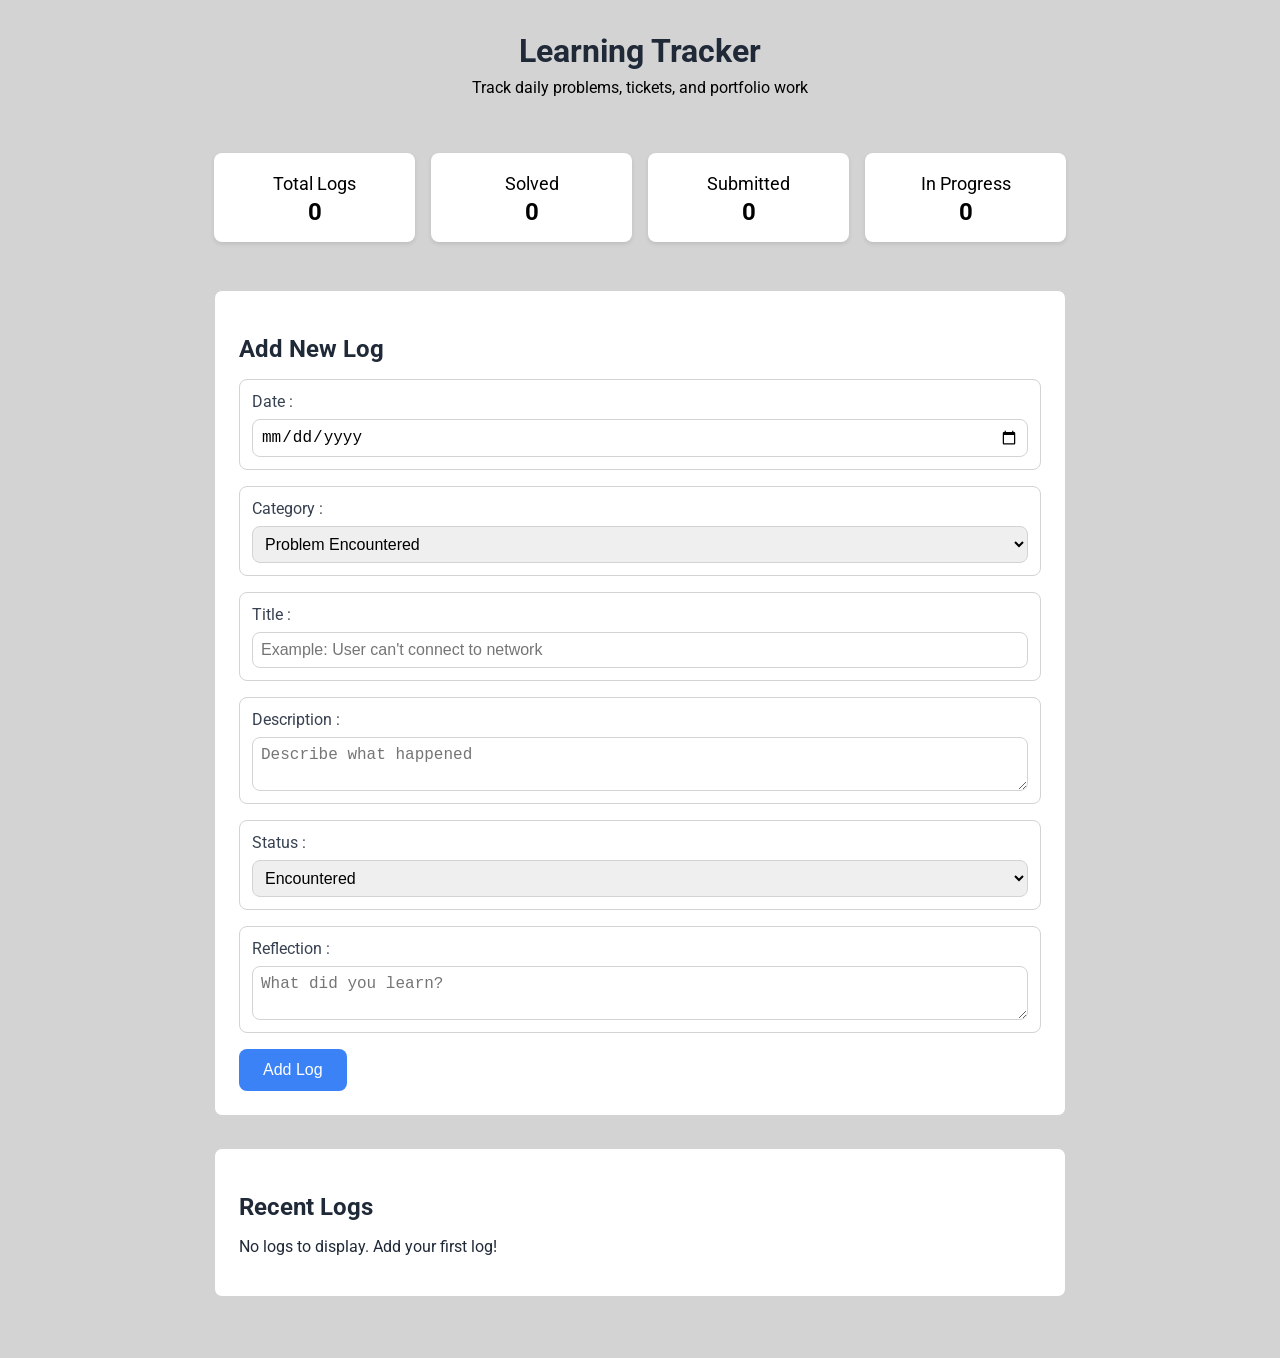
==== Learning Tracker/index.html @ 5278b313 "V1 init commit" ====
<!DOCTYPE html>
<html lang="en">

<head>
  <meta charset="UTF-8" />
  <meta name="viewport" content="width=device-width, initial-scale=1.0" />
  <link href="style.css" rel="stylesheet" />
  <link rel="preconnect" href="https://fonts.googleapis.com">
  <link rel="preconnect" href="https://fonts.gstatic.com" crossorigin>
  <link href="https://fonts.googleapis.com/css2?family=Roboto:ital,wght@0,100..900;1,100..900&display=swap"
    rel="stylesheet">
  <title>Learning Tracker</title>
</head>

<body>
  <header class="page-header">
    <h1>Learning Tracker</h1>
    <p>Track daily problems, tickets, and portfolio work</p>
  </header>
  <main>
    <section class="summary-section">
      <div class="summary-grid">
        <div class="summary-card">
          <p>Total Logs</p><strong id="total-sum">0</strong>
        </div>
        <div class="summary-card">
          <p>Solved</p><strong id="solved-sum">0</strong>
        </div>
        <div class="summary-card">
          <p>Submitted</p><strong id="submitted-sum">0</strong>
        </div>
        <div class="summary-card">
          <p>In Progress</p><strong id="in_progress-sum">0</strong>
        </div>
      </div>
    </section>
    <section class="form-section">
      <h2>Add New Log</h2>
      <form class="log-form">
        <div class="form-grid">
          <div class="form-group">
            <label for="date">Date : </label>
            <input type="date" id="date" required />
          </div>
          <div class="form-group">
            <label for="category">Category : </label>
            <select id="category" required>
              <option value="problem_encountered">Problem Encountered</option>
              <option value="problem_solved">Problem Solved</option>
              <option value="ticket">Ticket Activity</option>
              <option value="portfolio">Portfolio Progress</option>
            </select>
          </div>
          <div class="form-group">
            <label for="title">Title : </label>
            <input type="text" id="title" required placeholder="Example: User can't connect to network" />
          </div>
          <div class="form-group">
            <label for="description">Description : </label>
            <textarea id="description" required placeholder="Describe what happened"></textarea>
          </div>
          <div class="form-group">
            <label for="status">Status : </label>
            <select id="status" required>
              <option value="encountered">Encountered</option>
              <option value="submitted">Submitted</option>
              <option value="in_progress">In Progress</option>
              <option value="solved">Solved</option>
            </select>
          </div>
          <div class="form-group">
            <label for="reflection">Reflection : </label>
            <textarea id="reflection" placeholder="What did you learn?"></textarea>
          </div>
          <div><button type="submit" class="form-btn">Add Log</button></div>
        </div>
      </form>
    </section>
    <section class="logs-section">
      <h2>Recent Logs</h2>
      <div class="logs-list">
        <p class="empty-state-log">No logs to display. Add your first log!</p>
      </div>
    </section>
  </main>

  <script src="script.js"></script>
</body>

</html>
---- Learning Tracker/style.css ----
*{
    box-sizing: border-box;
}

body{
    font-family: "Roboto", sans-serif;
    margin: 0;
    padding: 0;
    background-color: lightgray;
    color: #1f2937;
    width: 100%;
}

main{
    max-width: 900px;
    margin: 0 auto;
    padding: 24px;
}

.page-header{
    max-width: 900px;
    margin: 0 auto;
    padding: 32px 24px 16px;
    text-align: center;
}

.page-header h1{
    margin: 0;
    font-size: 32px;
}

.page-header p{
    margin-top: 8px;
    font-size: 16px;
    color: black;
}

.summary-section{
    margin-bottom: 32px;
    
}

.summary-grid{
    display: grid;
    grid-template-columns: repeat(auto-fit, minmax(180px, 1fr));
    gap: 16px;
}

.summary-card{
    text-align: center;
    background-color: white;
    padding: 16px;
    border-radius: 8px;
    box-shadow: 0 2px 4px rgba(0, 0, 0, 0.1);
    margin-bottom: 16px;
}

.summary-card p{
    margin: 0;
    font-size: 18px;
    color: black;
    padding: 4px 0;
}

.summary-card strong{
    font-size: 24px;
    font-weight: bold;
    color: black;
}

.form-section{
    margin-bottom: 32px;
    background-color: white;
    padding: 24px;
    border: 1px solid lightgray;
    border-radius: 8px;
}

.form-section h2{
    margin-bottom: 16px;
    font-size: 24px;
}

.form-grid{
    display: grid;
    gap: 16px;
}

.form-group{
    display: flex;
    flex-direction: column;
    gap: 8px;
    background-color: white;
    padding: 12px;
    border: 1px solid lightgray;
    border-radius: 8px;
}
.form-group label{
    font-size: 16px;
    color: #374151;
}
.form-group input,
.form-group select,
.form-group textarea{
    width: 100%;
    padding: 8px;
    border: 1px solid lightgray;
    border-radius: 8px;
    font-size: 16px;
}

.form-btn{
    padding: 12px 24px;
    background-color: #3b82f6;
    color: white;
    border: none;
    border-radius: 8px;
    font-size: 16px;
    cursor: pointer;
}

.logs-section{
    margin-bottom: 32px;
    padding: 24px;
    background-color: white;
    border: 1px solid lightgray;
    border-radius: 8px;
}

.log-card{
    background-color: white;
    padding: 16px;
    border-radius: 8px;
    margin-bottom: 16px;
    border: 1px solid lightgray;
}

.log-meta{
    display: flex;
    gap: 8px;
    flex-wrap: wrap;
    margin-bottom: 8px;
}

.log-meta span{
    background-color: #f3f4f5;   
    padding: 4px 8px;
    border-radius: 999px;
    font-size: 14px;
    color: #374151;
}

.log-card h3{
    margin: 0 0 8px;
    font-size: 20px;
}

.log-card p{
    margin: 10px;
    font-size: 16px;
    color: #374151;
}

.logs-section h2{
    margin-bottom: 16px;
    font-size: 24px;
}
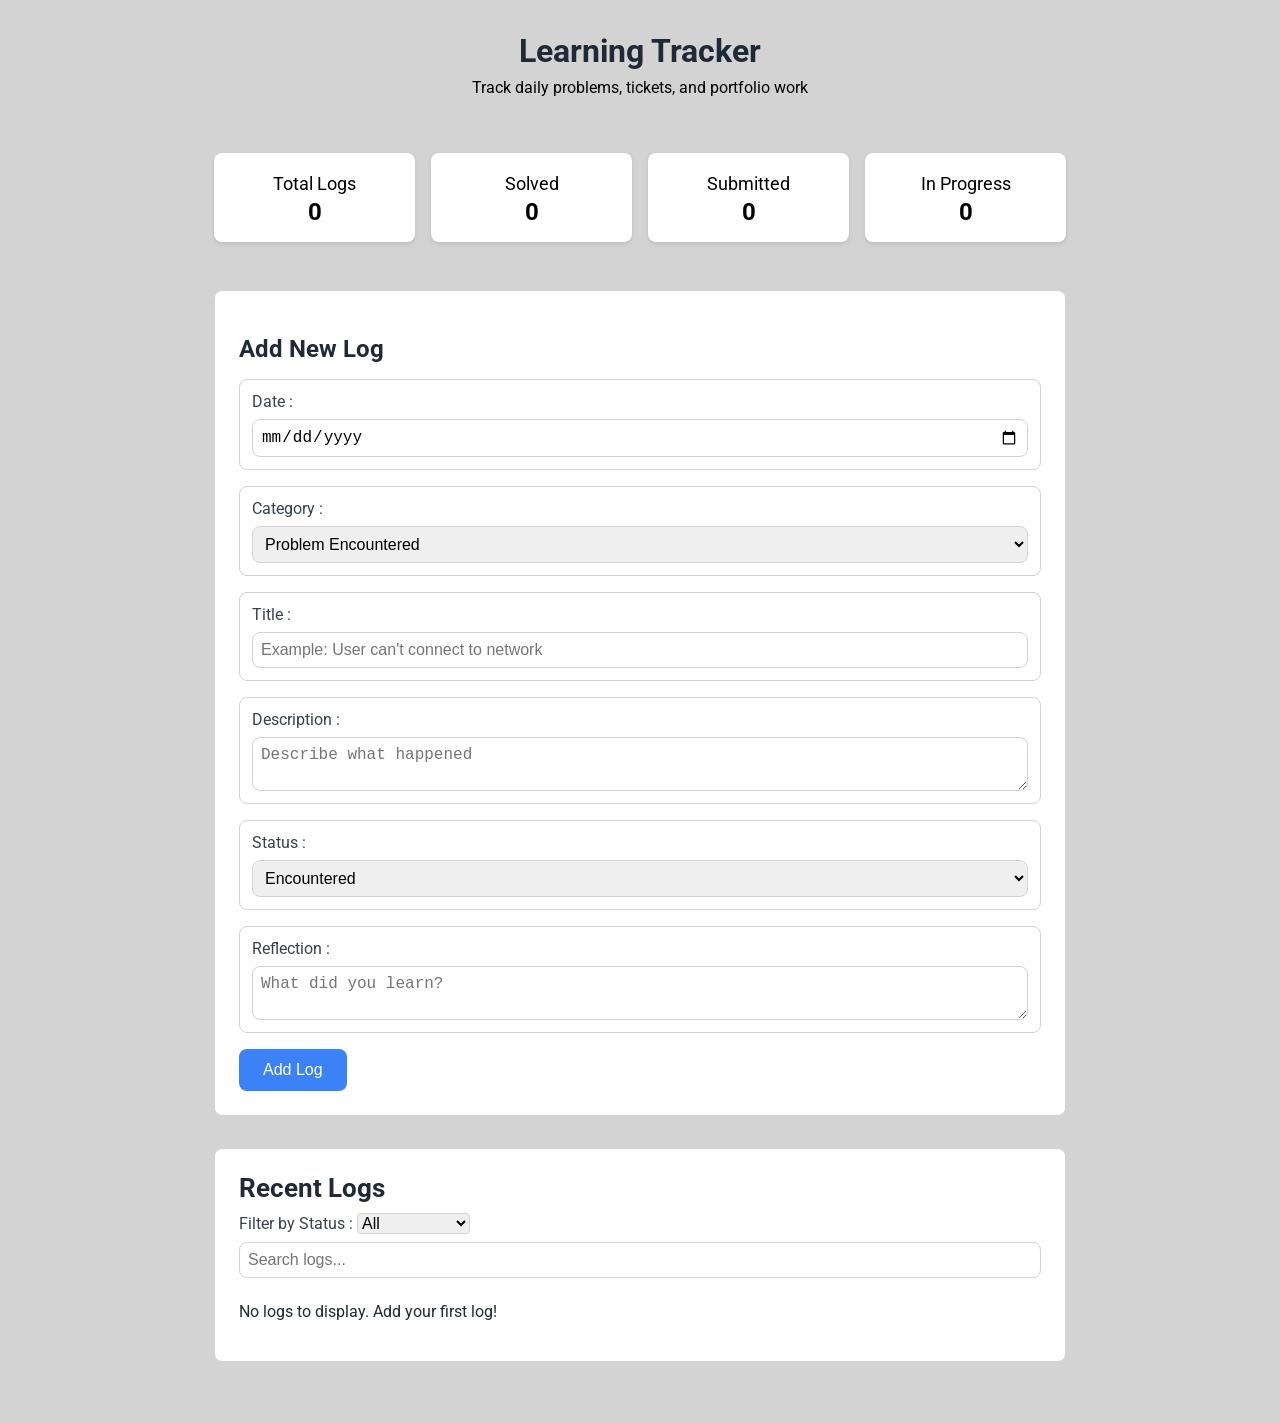
==== commit 9f607b75: "Add cancel edit functionality for logs" ====
--- a/Learning Tracker/index.html
+++ b/Learning Tracker/index.html
@@ -78,6 +78,19 @@
     </section>
     <section class="logs-section">
       <h2>Recent Logs</h2>
+      <div class="filter-section" class="filter-section">
+        <label for="status-filter" class="form-label">Filter by Status : </label>
+        <select id="status-filter" class="status-filter">
+          <option value="all">All</option>
+          <option value="encountered">Encountered</option>
+          <option value="submitted">Submitted</option>
+          <option value="in_progress">In Progress</option>
+          <option value="solved">Solved</option>
+        </select>
+      </div>
+      <div class="search-meta">
+        <input type="text" id="search-recent" class="search-recent" placeholder="Search logs..." />
+      </div>
       <div class="logs-list">
         <p class="empty-state-log">No logs to display. Add your first log!</p>
       </div>
--- a/Learning Tracker/style.css
+++ b/Learning Tracker/style.css
@@ -120,6 +120,38 @@
     cursor: pointer;
 }
 
+.delete-btn{
+    padding: 12px 24px;
+    background-color: #ef4444;
+    color: white;
+    border: none;
+    border-radius: 8px;
+    font-size: 16px;
+    cursor: pointer;
+    margin: 0px 10px 8px;
+}
+
+.edit-btn{
+    padding: 12px 24px;
+    background-color: #f59e0b;
+    color: white;
+    border: none;
+    border-radius: 8px;
+    font-size: 16px;
+    cursor: pointer;
+}
+
+.cancel-btn{
+    padding: 12px 24px;
+    background-color: #6b7280;
+    color: white;
+    border: none;
+    border-radius: 8px;
+    font-size: 16px;
+    cursor: pointer;
+    margin-left: 10px;
+}
+
 .logs-section{
     margin-bottom: 32px;
     padding: 24px;
@@ -140,7 +172,33 @@
     display: flex;
     gap: 8px;
     flex-wrap: wrap;
-    margin-bottom: 8px;
+    margin: 0px 8px 8px;
+}
+
+.search-meta{
+    display: flex;
+    gap: 8px;
+    padding-top: 8px;
+    padding-bottom: 8px;
+}
+
+.search-recent{
+    flex: 1;
+    padding: 8px;
+    border: 1px solid lightgray;
+    border-radius: 8px;
+    font-size: 16px;
+}
+
+.form-label{
+    font-size: 16px;
+    color: #374151;
+}
+
+.status-filter{
+    border: 1px solid lightgray;
+    border-radius: 4px;
+    font-size: 16px;
 }
 
 .log-meta span{
@@ -152,7 +210,7 @@
 }
 
 .log-card h3{
-    margin: 0 0 8px;
+    margin: 0px 10px 8px;
     font-size: 20px;
 }
 
@@ -163,6 +221,7 @@
 }
 
 .logs-section h2{
-    margin-bottom: 16px;
-    font-size: 24px;
+    margin-bottom: 10px;
+    margin-top: 0;
+    font-size: 26px;
 }
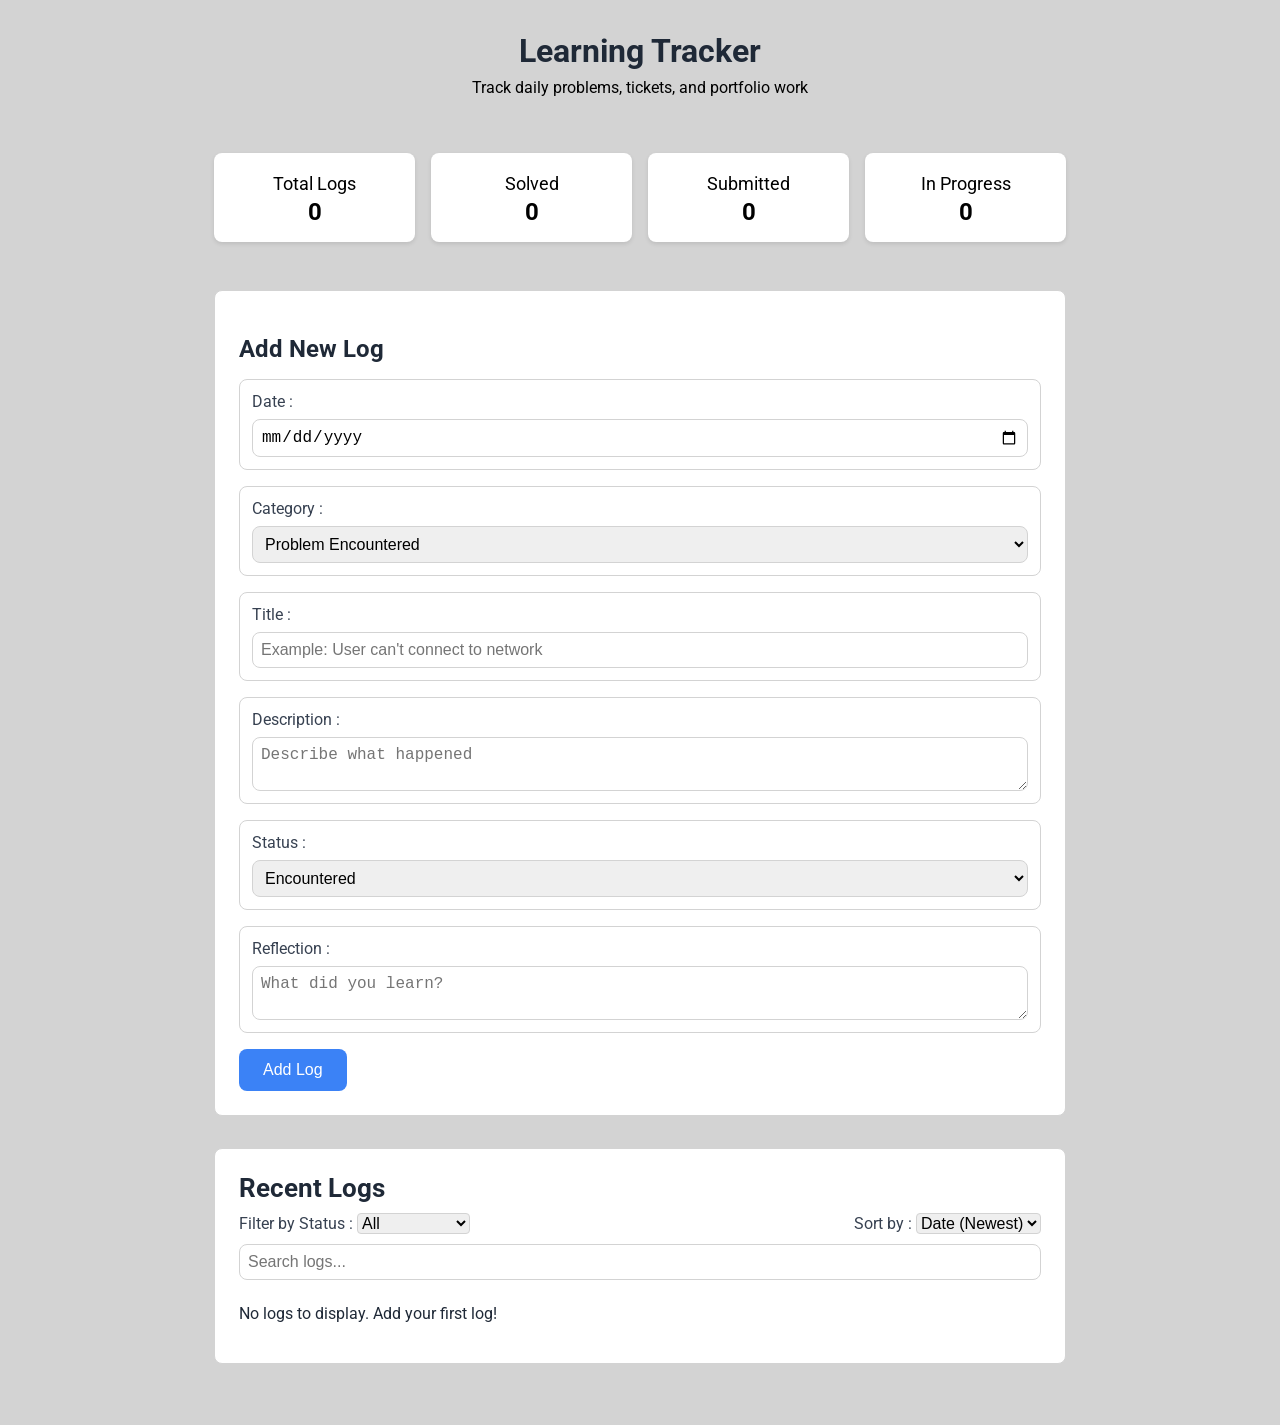
==== commit e1775e86: "Added editing highlight and sorting function to recent logs" ====
--- a/Learning Tracker/index.html
+++ b/Learning Tracker/index.html
@@ -78,15 +78,26 @@
     </section>
     <section class="logs-section">
       <h2>Recent Logs</h2>
-      <div class="filter-section" class="filter-section">
-        <label for="status-filter" class="form-label">Filter by Status : </label>
-        <select id="status-filter" class="status-filter">
-          <option value="all">All</option>
-          <option value="encountered">Encountered</option>
-          <option value="submitted">Submitted</option>
-          <option value="in_progress">In Progress</option>
-          <option value="solved">Solved</option>
-        </select>
+      <div class="filters-container">
+        <div class="filter-section" class="filter-section">
+          <label for="status-filter" class="form-label">Filter by Status : </label>
+          <select id="status-filter" class="status-filter">
+            <option value="all">All</option>
+            <option value="encountered">Encountered</option>
+            <option value="submitted">Submitted</option>
+            <option value="in_progress">In Progress</option>
+            <option value="solved">Solved</option>
+          </select>
+        </div>
+        <div class="filter-section">
+          <label for="sort-recent" class="form-label">Sort by : </label>
+          <select id="sort-recent" class="status-filter">
+            <option value="date_desc">Date (Newest)</option>
+            <option value="date_asc">Date (Oldest)</option>
+            <option value="title_asc">Title (A-Z)</option>
+            <option value="title_desc">Title (Z-A)</option>
+          </select>
+        </div>
       </div>
       <div class="search-meta">
         <input type="text" id="search-recent" class="search-recent" placeholder="Search logs..." />
--- a/Learning Tracker/style.css
+++ b/Learning Tracker/style.css
@@ -158,6 +158,15 @@
     background-color: white;
     border: 1px solid lightgray;
     border-radius: 8px;
+    display: flex;
+    flex-direction: column;
+}
+
+.filters-container{
+    display: flex;
+    justify-content: space-between;
+    flex-wrap: wrap;
+    margin-bottom: 2px;
 }
 
 .log-card{
@@ -224,4 +233,9 @@
     margin-bottom: 10px;
     margin-top: 0;
     font-size: 26px;
+}
+
+.editing {
+    background-color: #fef3c7;
+    border: 1px solid #f59e0b;
 }
